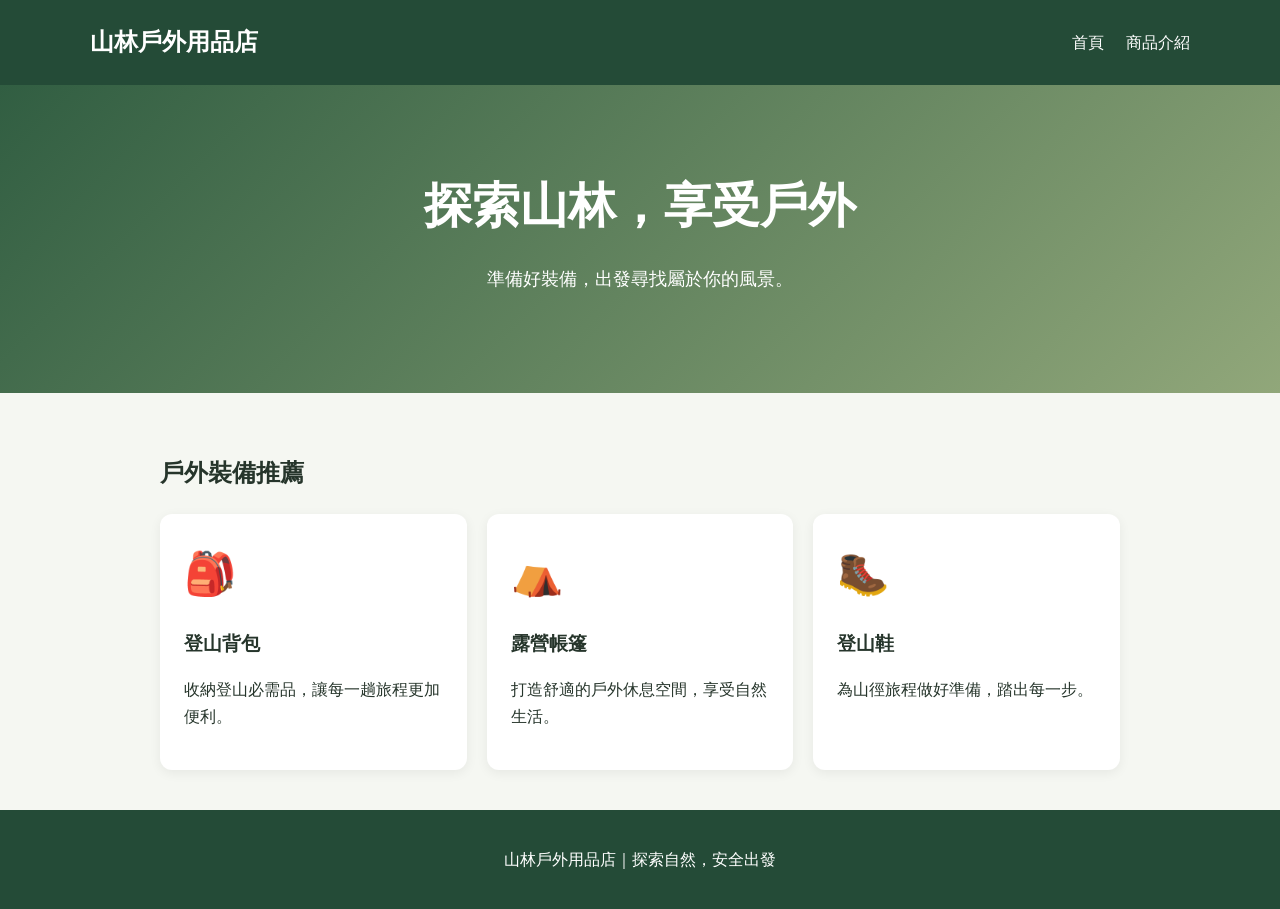
==== index.html @ 09eb9085 "Create index.html Create homepage" ====
<!DOCTYPE html>
<html lang="zh-Hant">
<head>
  <meta charset="UTF-8">
  <meta name="viewport" content="width=device-width, initial-scale=1.0">
  <title>山林戶外用品店</title>
  <style>
    * { box-sizing: border-box; }

    body {
      margin: 0;
      font-family: Arial, "Noto Sans TC", sans-serif;
      color: #26352b;
      background: #f5f7f2;
      line-height: 1.7;
    }

    header {
      background: #244b37;
      color: white;
      padding: 22px 7%;
      display: flex;
      justify-content: space-between;
      align-items: center;
      flex-wrap: wrap;
      gap: 12px;
    }

    header h1 { margin: 0; font-size: 24px; }

    nav a {
      color: white;
      text-decoration: none;
      margin-left: 18px;
    }

    .hero {
      padding: 80px 20px;
      text-align: center;
      color: white;
      background: linear-gradient(135deg, #315e42, #91a77a);
    }

    .hero h2 { font-size: clamp(30px, 5vw, 48px); margin: 0 0 12px; }
    .hero p { font-size: 18px; }

    .products {
      max-width: 1000px;
      margin: auto;
      padding: 40px 20px;
    }

    .cards {
      display: grid;
      grid-template-columns: repeat(auto-fit, minmax(220px, 1fr));
      gap: 20px;
    }

    .card {
      background: white;
      padding: 24px;
      border-radius: 12px;
      box-shadow: 0 3px 12px #00000010;
    }

    .card .emoji { font-size: 42px; }
    .card h3 { margin-bottom: 8px; }

    footer {
      text-align: center;
      padding: 20px;
      background: #244b37;
      color: white;
    }

    @media (max-width: 600px) {
      header { justify-content: center; text-align: center; }
      nav a { margin: 0 8px; }
      .hero { padding: 55px 18px; }
    }
  </style>
</head>
<body>
  <header>
    <h1>山林戶外用品店</h1>
    <nav>
      <a href="#home">首頁</a>
      <a href="#products">商品介紹</a>
    </nav>
  </header>

  <section class="hero" id="home">
    <h2>探索山林，享受戶外</h2>
    <p>準備好裝備，出發尋找屬於你的風景。</p>
  </section>

  <main class="products" id="products">
    <h2>戶外裝備推薦</h2>
    <div class="cards">
      <article class="card">
        <div class="emoji">🎒</div>
        <h3>登山背包</h3>
        <p>收納登山必需品，讓每一趟旅程更加便利。</p>
      </article>
      <article class="card">
        <div class="emoji">⛺</div>
        <h3>露營帳篷</h3>
        <p>打造舒適的戶外休息空間，享受自然生活。</p>
      </article>
      <article class="card">
        <div class="emoji">🥾</div>
        <h3>登山鞋</h3>
        <p>為山徑旅程做好準備，踏出每一步。</p>
      </article>
    </div>
  </main>

  <footer>
    <p>山林戶外用品店｜探索自然，安全出發</p>
  </footer>
</body>
</html>
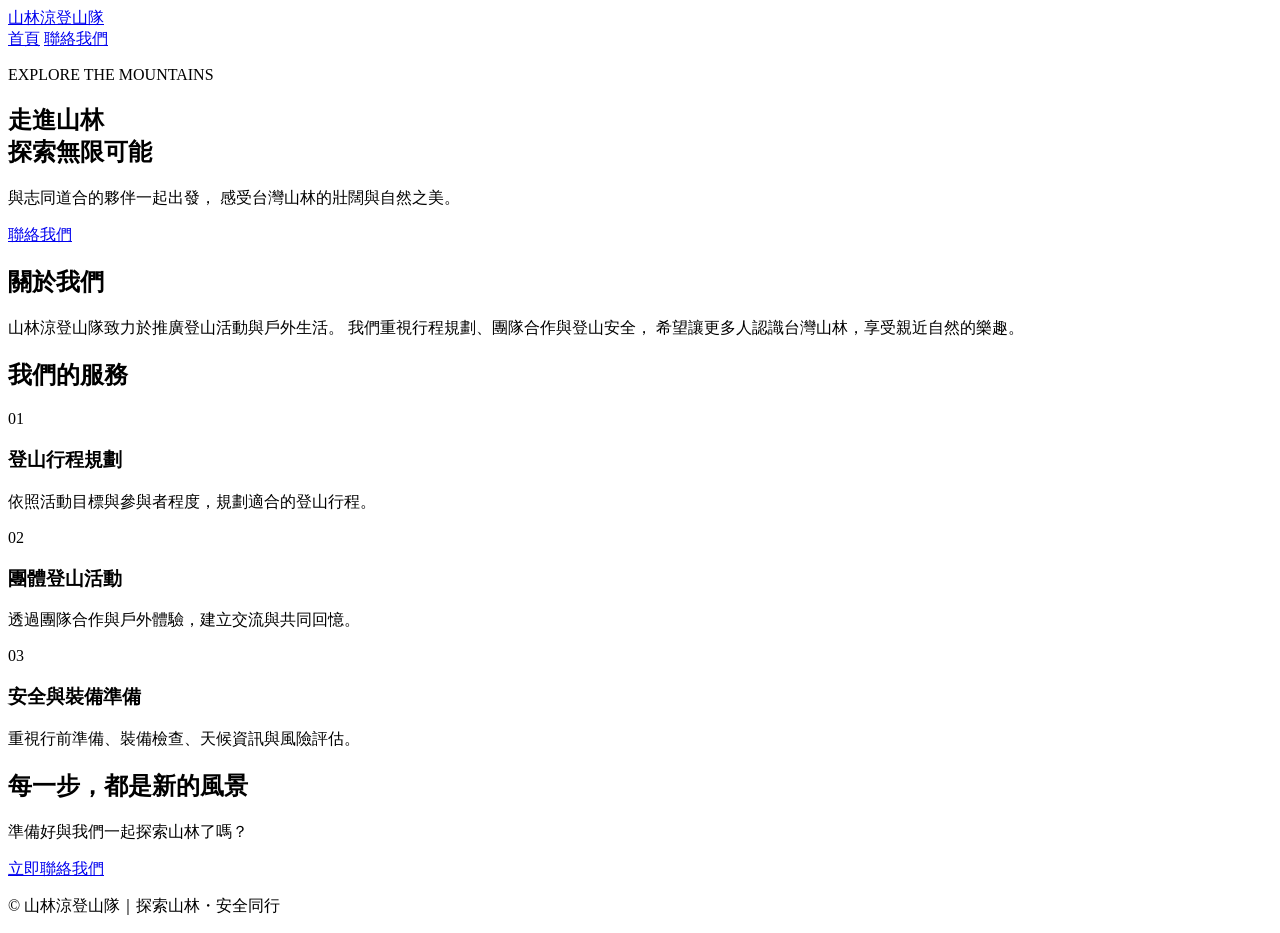
==== commit 6375063d: "index.html" ====
--- a/index.html
+++ b/index.html
@@ -4,120 +4,73 @@
 <head>
   <meta charset="UTF-8">
   <meta name="viewport" content="width=device-width, initial-scale=1.0">
-  <title>山林戶外用品店</title>
-  <style>
-    * { box-sizing: border-box; }
-
-    body {
-      margin: 0;
-      font-family: Arial, "Noto Sans TC", sans-serif;
-      color: #26352b;
-      background: #f5f7f2;
-      line-height: 1.7;
-    }
-
-    header {
-      background: #244b37;
-      color: white;
-      padding: 22px 7%;
-      display: flex;
-      justify-content: space-between;
-      align-items: center;
-      flex-wrap: wrap;
-      gap: 12px;
-    }
-
-    header h1 { margin: 0; font-size: 24px; }
-
-    nav a {
-      color: white;
-      text-decoration: none;
-      margin-left: 18px;
-    }
-
-    .hero {
-      padding: 80px 20px;
-      text-align: center;
-      color: white;
-      background: linear-gradient(135deg, #315e42, #91a77a);
-    }
-
-    .hero h2 { font-size: clamp(30px, 5vw, 48px); margin: 0 0 12px; }
-    .hero p { font-size: 18px; }
-
-    .products {
-      max-width: 1000px;
-      margin: auto;
-      padding: 40px 20px;
-    }
-
-    .cards {
-      display: grid;
-      grid-template-columns: repeat(auto-fit, minmax(220px, 1fr));
-      gap: 20px;
-    }
-
-    .card {
-      background: white;
-      padding: 24px;
-      border-radius: 12px;
-      box-shadow: 0 3px 12px #00000010;
-    }
-
-    .card .emoji { font-size: 42px; }
-    .card h3 { margin-bottom: 8px; }
-
-    footer {
-      text-align: center;
-      padding: 20px;
-      background: #244b37;
-      color: white;
-    }
-
-    @media (max-width: 600px) {
-      header { justify-content: center; text-align: center; }
-      nav a { margin: 0 8px; }
-      .hero { padding: 55px 18px; }
-    }
-  </style>
+  <title>山林涼登山隊｜首頁</title>
+  <meta name="description" content="山林涼登山隊，提供登山活動、行程規劃與戶外探索資訊。">
+  <link rel="stylesheet" href="style.css">
 </head>
 <body>
-  <header>
-    <h1>山林戶外用品店</h1>
+  <header class="site-header">
+    <a class="logo" href="index.html">山林涼登山隊</a>
     <nav>
-      <a href="#home">首頁</a>
-      <a href="#products">商品介紹</a>
+      <a href="index.html">首頁</a>
+      <a href="contact.html">聯絡我們</a>
     </nav>
   </header>
 
-  <section class="hero" id="home">
-    <h2>探索山林，享受戶外</h2>
-    <p>準備好裝備，出發尋找屬於你的風景。</p>
-  </section>
+  <main>
+    <section class="hero">
+      <div class="hero-content">
+        <p class="eyebrow">EXPLORE THE MOUNTAINS</p>
+        <h1>走進山林<br>探索無限可能</h1>
+        <p>
+          與志同道合的夥伴一起出發，
+          感受台灣山林的壯闊與自然之美。
+        </p>
+        <a class="btn" href="contact.html">聯絡我們</a>
+      </div>
+    </section>
 
-  <main class="products" id="products">
-    <h2>戶外裝備推薦</h2>
-    <div class="cards">
-      <article class="card">
-        <div class="emoji">🎒</div>
-        <h3>登山背包</h3>
-        <p>收納登山必需品，讓每一趟旅程更加便利。</p>
-      </article>
-      <article class="card">
-        <div class="emoji">⛺</div>
-        <h3>露營帳篷</h3>
-        <p>打造舒適的戶外休息空間，享受自然生活。</p>
-      </article>
-      <article class="card">
-        <div class="emoji">🥾</div>
-        <h3>登山鞋</h3>
-        <p>為山徑旅程做好準備，踏出每一步。</p>
-      </article>
-    </div>
+    <section class="section">
+      <h2>關於我們</h2>
+      <p class="section-intro">
+        山林涼登山隊致力於推廣登山活動與戶外生活。
+        我們重視行程規劃、團隊合作與登山安全，
+        希望讓更多人認識台灣山林，享受親近自然的樂趣。
+      </p>
+    </section>
+
+    <section class="section services">
+      <h2>我們的服務</h2>
+      <div class="cards">
+        <article class="service-card">
+          <div class="service-icon">01</div>
+          <h3>登山行程規劃</h3>
+          <p>依照活動目標與參與者程度，規劃適合的登山行程。</p>
+        </article>
+
+        <article class="service-card">
+          <div class="service-icon">02</div>
+          <h3>團體登山活動</h3>
+          <p>透過團隊合作與戶外體驗，建立交流與共同回憶。</p>
+        </article>
+
+        <article class="service-card">
+          <div class="service-icon">03</div>
+          <h3>安全與裝備準備</h3>
+          <p>重視行前準備、裝備檢查、天候資訊與風險評估。</p>
+        </article>
+      </div>
+    </section>
+
+    <section class="mountain-section">
+      <h2>每一步，都是新的風景</h2>
+      <p>準備好與我們一起探索山林了嗎？</p>
+      <a class="btn btn-light" href="contact.html">立即聯絡我們</a>
+    </section>
   </main>
 
   <footer>
-    <p>山林戶外用品店｜探索自然，安全出發</p>
+    <p>© 山林涼登山隊｜探索山林・安全同行</p>
   </footer>
 </body>
 </html>
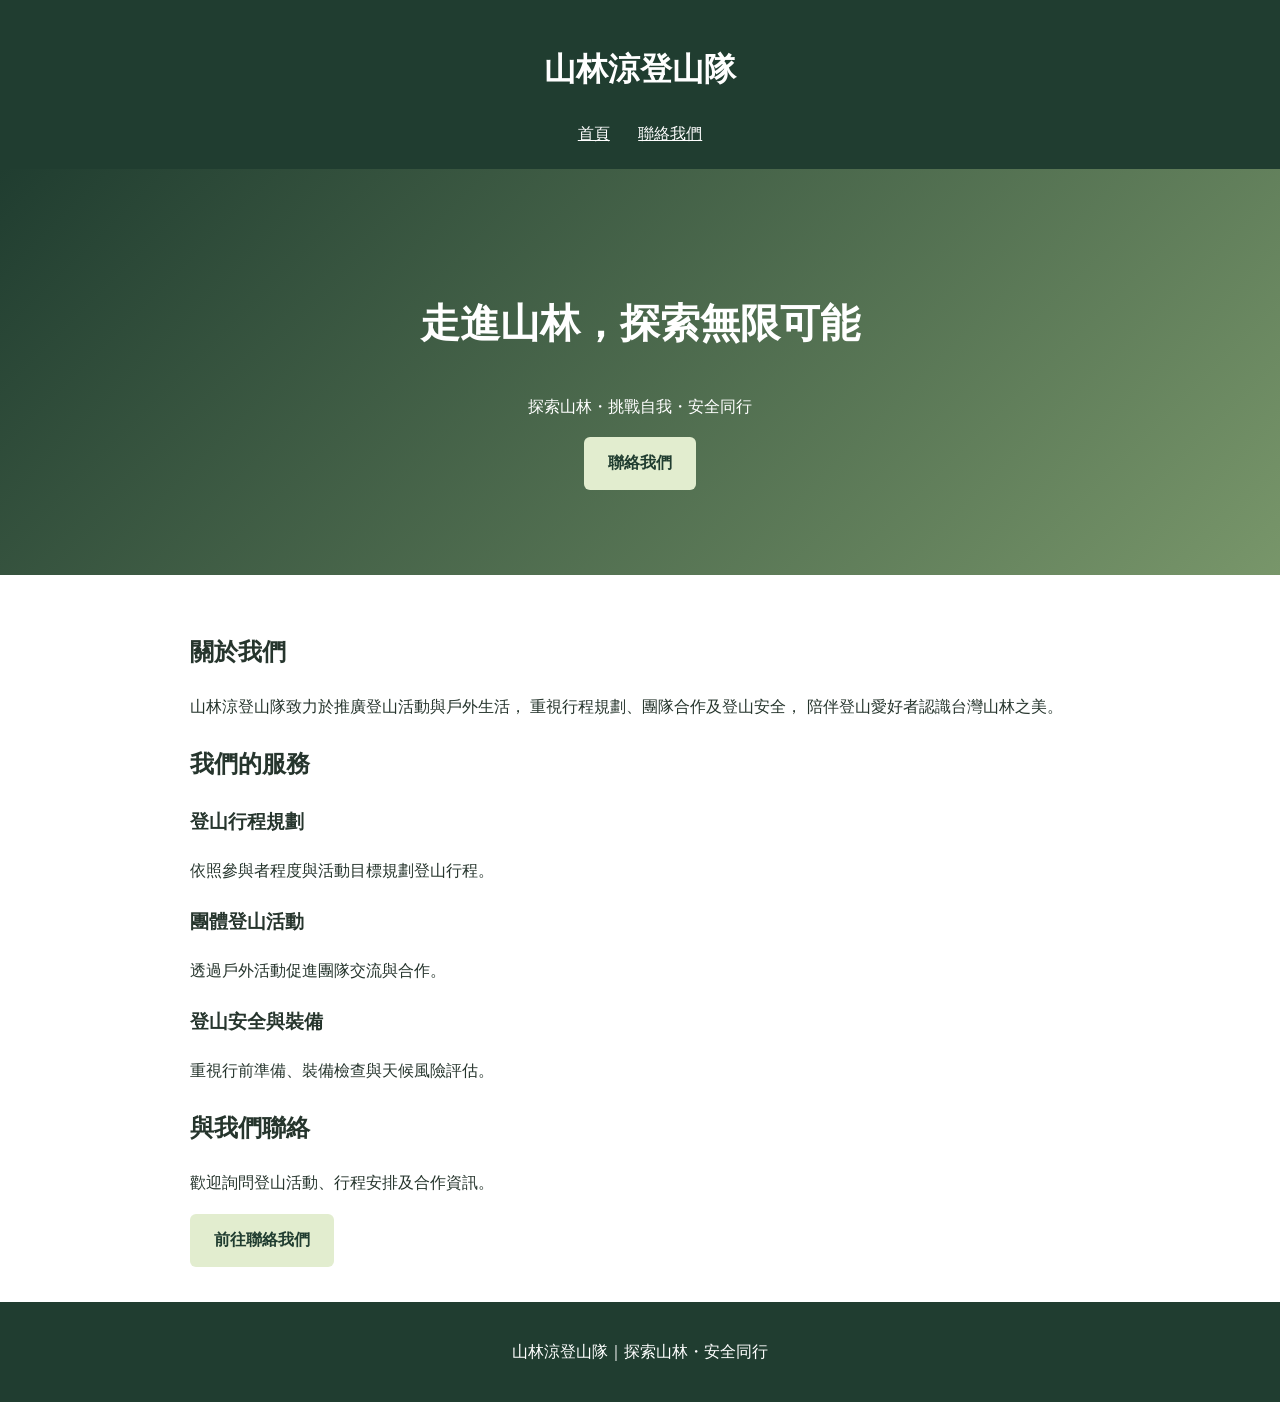
==== commit ef25059b: "index.html" ====
--- a/index.html
+++ b/index.html
@@ -3,74 +3,91 @@
 <html lang="zh-Hant">
 <head>
   <meta charset="UTF-8">
-  <meta name="viewport" content="width=device-width, initial-scale=1.0">
+  <meta name="viewport" content="width=device-width, initial-scale=1">
   <title>山林涼登山隊｜首頁</title>
-  <meta name="description" content="山林涼登山隊，提供登山活動、行程規劃與戶外探索資訊。">
-  <link rel="stylesheet" href="style.css">
+  <style>
+    body {
+      margin: 0;
+      font-family: Arial, sans-serif;
+      color: #26352d;
+      line-height: 1.8;
+    }
+    header, footer {
+      padding: 20px;
+      text-align: center;
+      color: white;
+      background: #203d30;
+    }
+    nav a {
+      color: white;
+      margin: 0 12px;
+    }
+    .hero {
+      padding: 85px 20px;
+      text-align: center;
+      color: white;
+      background: linear-gradient(135deg, #203d30, #78966a);
+    }
+    .hero h2 { font-size: 2.5rem; }
+    .content {
+      max-width: 900px;
+      margin: auto;
+      padding: 35px 24px;
+    }
+    .button {
+      display: inline-block;
+      padding: 12px 24px;
+      border-radius: 6px;
+      background: #e2edcf;
+      color: #203d30;
+      text-decoration: none;
+      font-weight: bold;
+    }
+    @media (max-width: 600px) {
+      .hero h2 { font-size: 2rem; }
+    }
+  </style>
 </head>
 <body>
-  <header class="site-header">
-    <a class="logo" href="index.html">山林涼登山隊</a>
+  <header>
+    <h1>山林涼登山隊</h1>
     <nav>
       <a href="index.html">首頁</a>
       <a href="contact.html">聯絡我們</a>
     </nav>
   </header>
 
-  <main>
-    <section class="hero">
-      <div class="hero-content">
-        <p class="eyebrow">EXPLORE THE MOUNTAINS</p>
-        <h1>走進山林<br>探索無限可能</h1>
-        <p>
-          與志同道合的夥伴一起出發，
-          感受台灣山林的壯闊與自然之美。
-        </p>
-        <a class="btn" href="contact.html">聯絡我們</a>
-      </div>
-    </section>
+  <section class="hero">
+    <h2>走進山林，探索無限可能</h2>
+    <p>探索山林・挑戰自我・安全同行</p>
+    <a class="button" href="contact.html">聯絡我們</a>
+  </section>
 
-    <section class="section">
-      <h2>關於我們</h2>
-      <p class="section-intro">
-        山林涼登山隊致力於推廣登山活動與戶外生活。
-        我們重視行程規劃、團隊合作與登山安全，
-        希望讓更多人認識台灣山林，享受親近自然的樂趣。
-      </p>
-    </section>
+  <section class="content">
+    <h2>關於我們</h2>
+    <p>
+      山林涼登山隊致力於推廣登山活動與戶外生活，
+      重視行程規劃、團隊合作及登山安全，
+      陪伴登山愛好者認識台灣山林之美。
+    </p>
 
-    <section class="section services">
-      <h2>我們的服務</h2>
-      <div class="cards">
-        <article class="service-card">
-          <div class="service-icon">01</div>
-          <h3>登山行程規劃</h3>
-          <p>依照活動目標與參與者程度，規劃適合的登山行程。</p>
-        </article>
+    <h2>我們的服務</h2>
+    <h3>登山行程規劃</h3>
+    <p>依照參與者程度與活動目標規劃登山行程。</p>
 
-        <article class="service-card">
-          <div class="service-icon">02</div>
-          <h3>團體登山活動</h3>
-          <p>透過團隊合作與戶外體驗，建立交流與共同回憶。</p>
-        </article>
+    <h3>團體登山活動</h3>
+    <p>透過戶外活動促進團隊交流與合作。</p>
 
-        <article class="service-card">
-          <div class="service-icon">03</div>
-          <h3>安全與裝備準備</h3>
-          <p>重視行前準備、裝備檢查、天候資訊與風險評估。</p>
-        </article>
-      </div>
-    </section>
+    <h3>登山安全與裝備</h3>
+    <p>重視行前準備、裝備檢查與天候風險評估。</p>
 
-    <section class="mountain-section">
-      <h2>每一步，都是新的風景</h2>
-      <p>準備好與我們一起探索山林了嗎？</p>
-      <a class="btn btn-light" href="contact.html">立即聯絡我們</a>
-    </section>
-  </main>
+    <h2>與我們聯絡</h2>
+    <p>歡迎詢問登山活動、行程安排及合作資訊。</p>
+    <a class="button" href="contact.html">前往聯絡我們</a>
+  </section>
 
   <footer>
-    <p>© 山林涼登山隊｜探索山林・安全同行</p>
+    <p>山林涼登山隊｜探索山林・安全同行</p>
   </footer>
 </body>
 </html>
